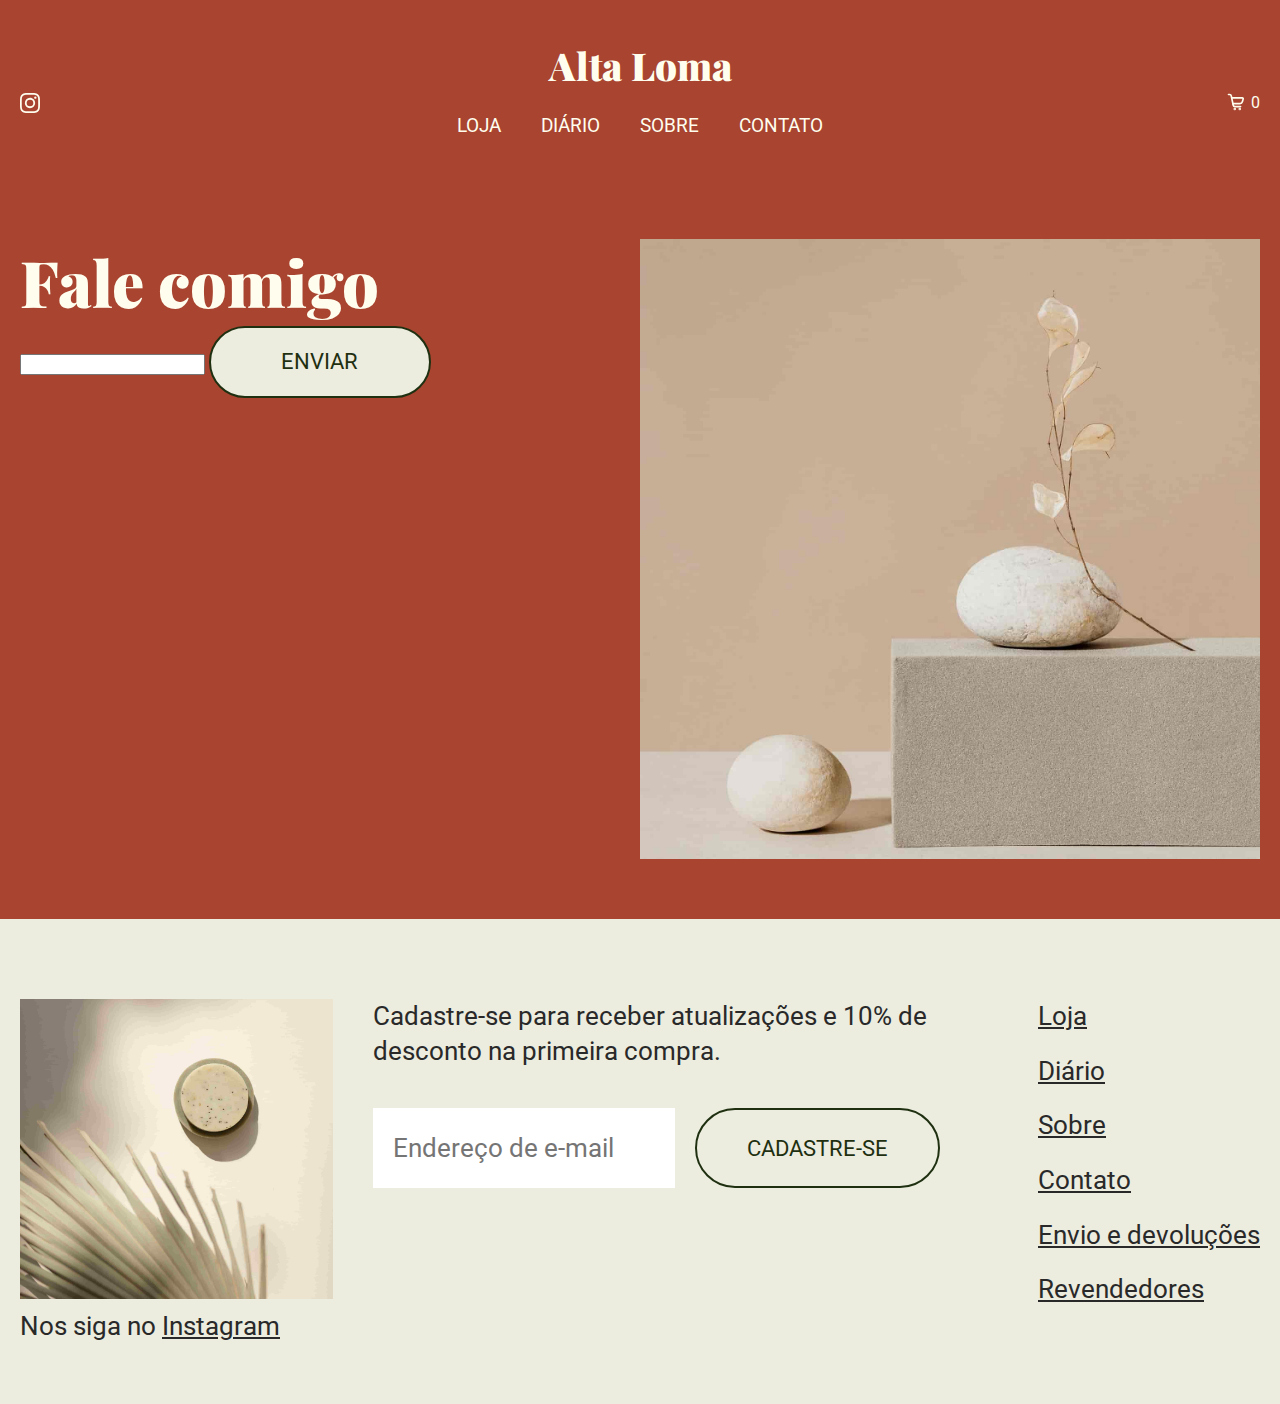
==== contato.html @ 62559a65 "Inicia a página de Contato" ====
<!DOCTYPE html>
<html lang="pt-br">
<head>
  <meta charset="UTF-8">
  <meta name="viewport" content="width=device-width, initial-scale=1.0">
  <title>Alta Loma</title>
  <link rel="stylesheet" href="./css/style.css">

  <link rel="preconnect" href="https://fonts.googleapis.com">
  <link rel="preconnect" href="https://fonts.gstatic.com" crossorigin>
  <link href="https://fonts.googleapis.com/css2?family=Playfair+Display:ital,wght@0,400..900;1,400..900&family=Roboto:ital,wght@0,100..900;1,100..900&display=swap" rel="stylesheet">
</head>
<body class="contato">
  <header class="home">
    <a class="logo font-1-b" href="./">Alta Loma</a>
    <div class="carrinho-menu">
      <div class="rede-carrinho">
        <a class="rede" href="https://instagram.com"><img src="./img/redes/instagram-p.svg" alt="Instagram" width="20px" height="20px"></a>
        <div class="carrinho">
          <a href="./carrinho.html"><img src="./img/icones/shopping-cart-p.svg" alt="Carrinho de Compras" width="20px" height="20px"></a>
          <div class="carrinho-itens">
            <p class="cor-0 font-2-rem">0</p>
          </div>
        </div>
      </div>
      <img src="./img/icones/menu-p.svg" alt="menu" class="menu-toggle" width="30px" height="30px">
      <nav class="menu font-2">
        <ul id="menu-id">
          <li><a href="./loja.html">loja</a></li>
          <li><a href="./diario.html">diário</a></li>
          <li><a href="./sobre.html">sobre</a></li>
          <li><a href="./contato.html">contato</a></li>
        </ul>
      </nav>
    </div>
  </header>

  <main>
    <section class="section-contato">
      <div class="contato-conteudo">
        <h2 class="font-1-m-b cor-6">Fale comigo</h2>

        <form action="">
          <label for=""></label>
          <input type="text">
          <button class="botao botao-contato" href="./cadastro.html">enviar</button>
        </form>
      </div>

      <img src="./img/fotos/contato-op.jpg" alt="">
    </section>
  </main>

  <footer>
    <section class="footer">
      <div class="footer-redes">
        <img src="./img/fotos/footer-op.jpg" alt="">
        <p class="font-2-s cor-9">Nos siga no <a class="cor-9" href="https://www.instagram.com" target="_blank">Instagram</a></p>
      </div>

      <div class="footer-cadastro">
        <p  class="font-2-s cor-9">Cadastre-se para receber atualizações e 10% de desconto na primeira compra.</p>
        <form class="form" action="">
          <label for="email"></label>
          <input class="cor-5 font-2-s" type="email" id="email" name="email" placeholder="Endereço de e-mail">
          <button class="botao botao-footer" href="./cadastro.html">cadastre-se</button>
        </form>
      </div>

      <div class="footer-abas">
        <ul>
          <li>
            <article>
              <a class="font-2-s cor-9" href="./loja.html">Loja</a>
            </article>
          </li>
          <li>
            <article>
              <a class="font-2-s cor-9" href="./diario.html">Diário</a>
            </article>
          </li>
          <li>
            <article>
              <a class="font-2-s cor-9" href="./sobre.html">Sobre</a>
            </article>
          </li>
          <li>
            <article>
              <a class="font-2-s cor-9" href="./contato.html">Contato</a>
            </article>
          </li>
          <li>
            <article>
              <a class="font-2-s cor-9" href="./envio.html">Envio e devoluções</a>
            </article>
          </li>
          <li>
            <article>
              <a class="font-2-s cor-9" href="./revendedores.html">Revendedores</a>
            </article>
          </li>
        </ul>
      </div>
    </section>
  </footer>

  <script src="./js/script.js"></script>
</body>
</html>
---- css/style.css ----
/* GLOBAL */
@import url(./global/global.css);
@import url(./global/header.css);
@import url(./global/footer.css);

/* UTILIDADES */
@import url(./utilidades/tipografia.css);
@import url(./utilidades/cores.css);
@import url(./utilidades/componentes.css);

/* HOME */
@import url(./home/introducao.css);
@import url(./home/sabonetes-lista.css);
@import url(./home/sobre-home.css);
@import url(./home/diario-home.css);

/* LOJA */
@import url(./loja/loja.css);

/* SOBRE */
@import url(./sobre/sobre.css);

/* DIÁRIO */
@import url(./diario/diario.css);

/* CONTATO */
@import url(./contato/contato.css);
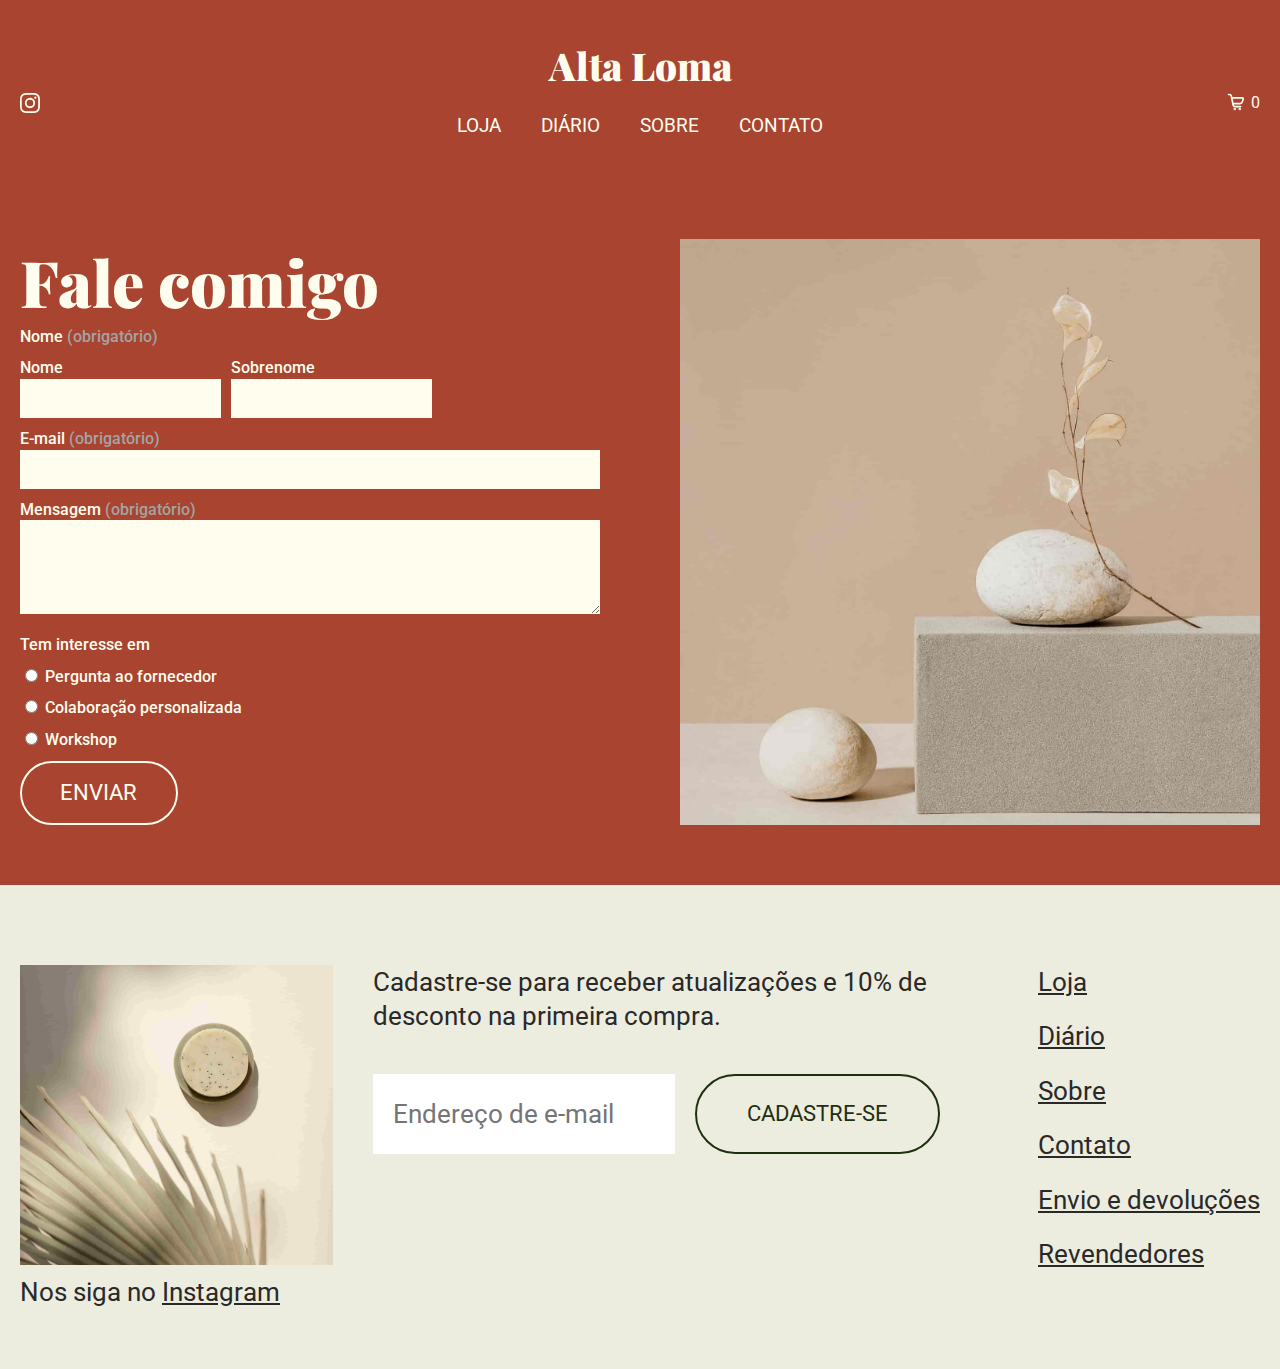
==== commit 6bccf3ee: "Organiza a estrutura da página Contato, mas não finaliza a estilização do input radio" ====
--- a/contato.html
+++ b/contato.html
@@ -40,9 +40,49 @@
       <div class="contato-conteudo">
         <h2 class="font-1-m-b cor-6">Fale comigo</h2>
 
-        <form action="">
-          <label for=""></label>
-          <input type="text">
+        <form class="form-contato" action=".contato.html">
+          <div class="contato-nome">
+            <h3 class="font-2-b cor-6">Nome <span class="font-2-b cor-10">(obrigatório)</span></h3>
+            <div class="nome-container">
+              <div class="nome-form">
+                <label class="font-2-b cor-6" for="name">Nome</label>
+                <input type="text" id="name" name="nome">
+              </div>
+              <div class="nome-form">
+                <label class="font-2-b cor-6" for="lastname">Sobrenome</label>
+                <input type="text" id="lastname" name="sobrenome">
+              </div>
+            </div>
+          </div>
+
+          <div class="contato-email">
+            <label class="font-2-b cor-6" for="email">E-mail <span class="font-2-b cor-10">(obrigatório)</span></label>
+            <input type="email" id="email" name="email">
+          </div>
+
+          <div class="contato-mensagem">
+            <label class="font-2-b cor-6" for="mensagem">Mensagem <span class="font-2-b cor-10">(obrigatório)</span></label>
+            <textarea rows="6" id="mensagem" name="mensagem"></textarea>
+          </div>
+
+          <div class="form-interesse">
+            <h3 class="font-2-b cor-6">Tem interesse em</h3>
+
+            <div>
+              <input type="radio" name="pergunta" value="pergunta" id="pergunta">
+              <label class="font-2-b cor-6" for="pergunta">Pergunta ao fornecedor</label>
+            </div>
+            <div>
+              <input type="radio" name="colaboracao" value="colaboracao" id="colaboracao">
+              <label class="font-2-b cor-6" for="colaboracao">Colaboração personalizada</label>
+            </div>
+            <div>
+              <input type="radio" name="workshop" value="workshop" id="workshop">
+              <label class="font-2-b cor-6" for="workshop">Workshop</label>
+            </div>
+
+          </div>
+
           <button class="botao botao-contato" href="./cadastro.html">enviar</button>
         </form>
       </div>
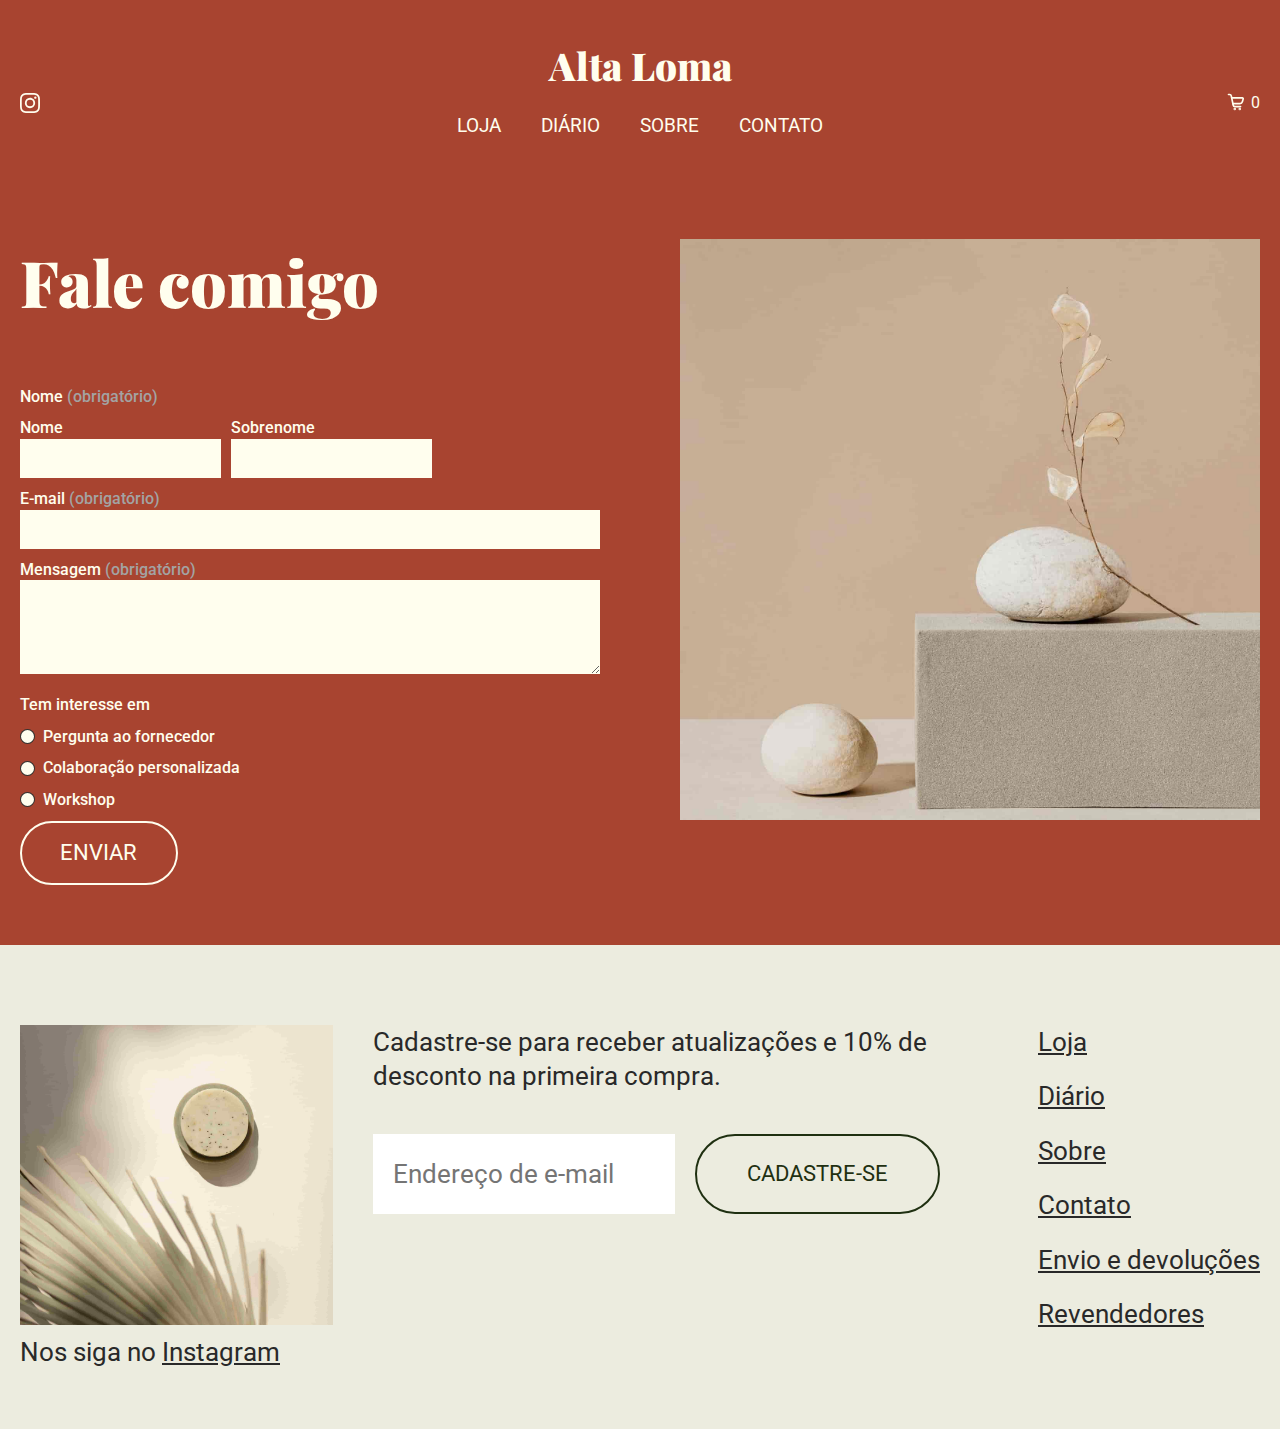
==== commit 9347de2d: "Finaliza a página de Contato sem responsividade" ====
--- a/contato.html
+++ b/contato.html
@@ -69,15 +69,15 @@
             <h3 class="font-2-b cor-6">Tem interesse em</h3>
 
             <div>
-              <input type="radio" name="pergunta" value="pergunta" id="pergunta">
+              <input type="radio" name="interesse" value="pergunta" id="pergunta">
               <label class="font-2-b cor-6" for="pergunta">Pergunta ao fornecedor</label>
             </div>
             <div>
-              <input type="radio" name="colaboracao" value="colaboracao" id="colaboracao">
+              <input type="radio" name="interesse" value="colaboracao" id="colaboracao">
               <label class="font-2-b cor-6" for="colaboracao">Colaboração personalizada</label>
             </div>
             <div>
-              <input type="radio" name="workshop" value="workshop" id="workshop">
+              <input type="radio" name="interesse" value="workshop" id="workshop">
               <label class="font-2-b cor-6" for="workshop">Workshop</label>
             </div>
 
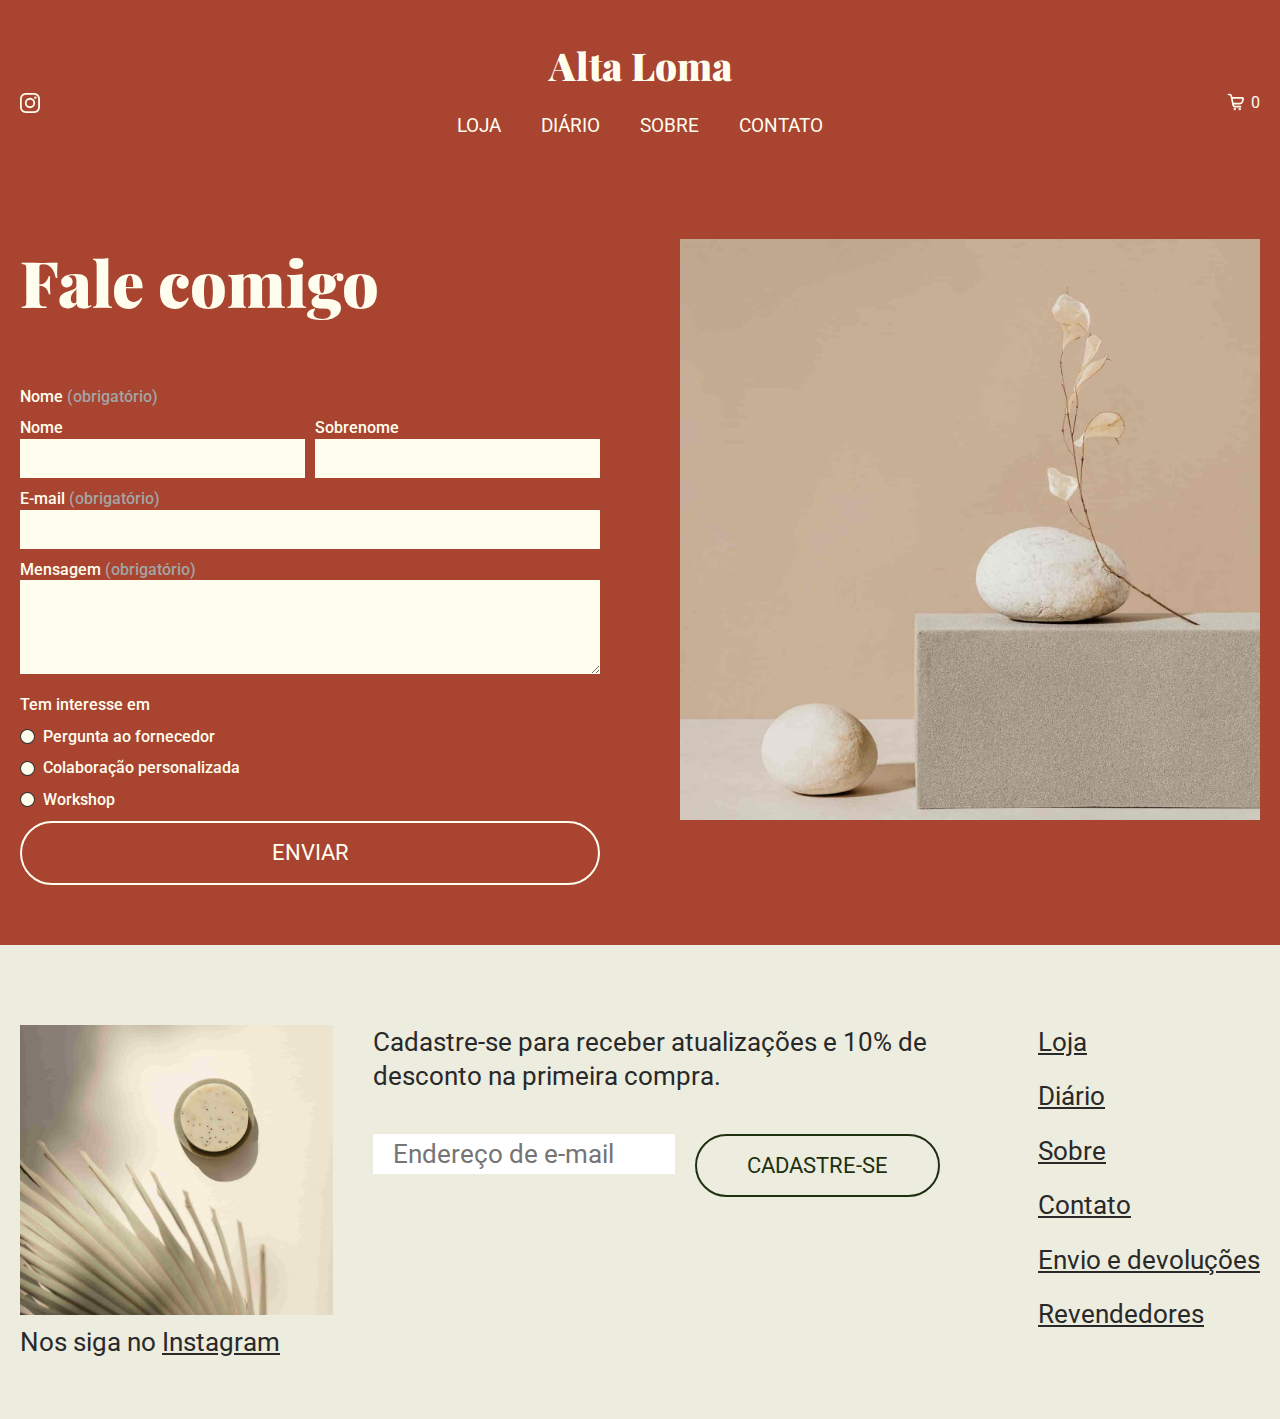
==== commit cb1246f7: "Cria as estruturas iniciais da página de produto Sálvia e cedro" ====
--- a/contato.html
+++ b/contato.html
@@ -40,7 +40,7 @@
       <div class="contato-conteudo">
         <h2 class="font-1-m-b cor-6">Fale comigo</h2>
 
-        <form class="form-contato" action=".contato.html">
+        <form class="form-contato" action="./contato.html">
           <div class="contato-nome">
             <h3 class="font-2-b cor-6">Nome <span class="font-2-b cor-10">(obrigatório)</span></h3>
             <div class="nome-container">
--- a/css/style.css
+++ b/css/style.css
@@ -26,3 +26,6 @@
 /* CONTATO */
 @import url(./contato/contato.css);
 
+/* PRODUTOS */
+@import url(./produtos/salvia-e-cedro.css);
+
